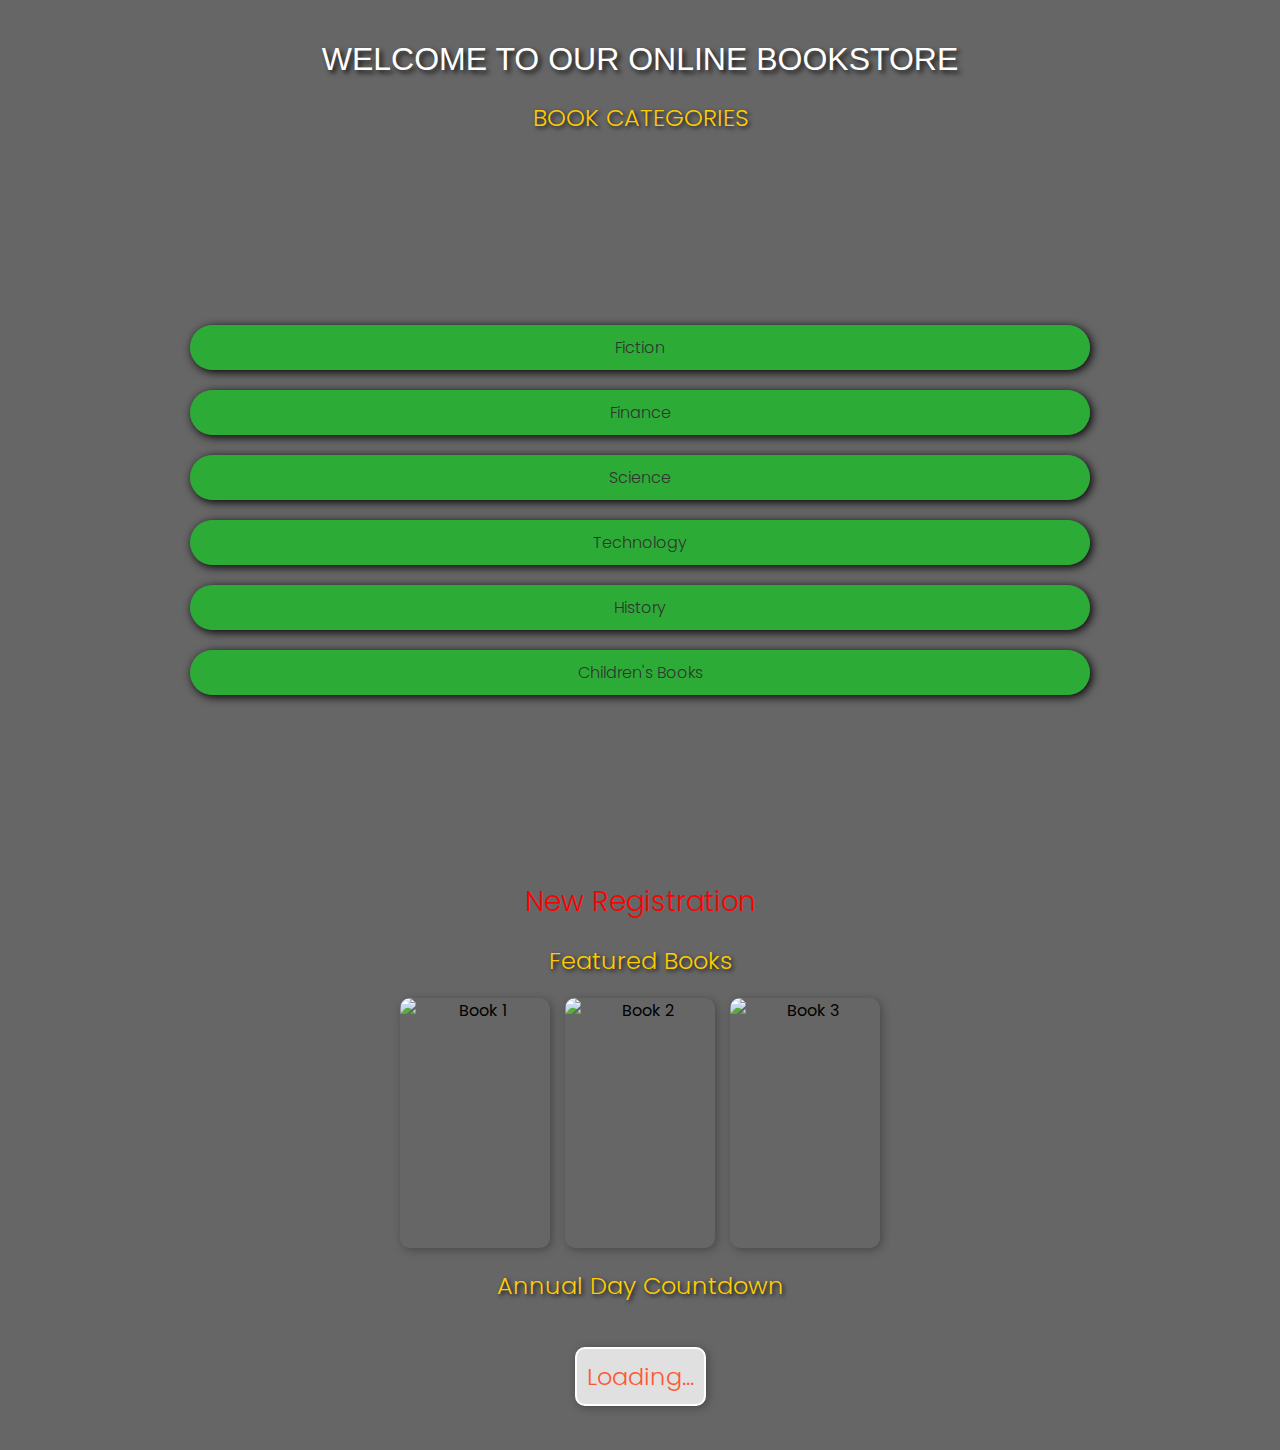
==== nrj.html @ 14c2f9cb "Add files via upload" ====
<!DOCTYPE html>
<html lang="en">
<head>
    <meta charset="UTF-8">
    <meta name="viewport" content="width=device-width, initial-scale=1.0">
    <title>Online Bookstore</title>
    <link href="https://fonts.googleapis.com/css2?family=Poppins:wght@300;400;600&display=swap" rel="stylesheet">
    <style>
        body {
            background-image: url('https://encrypted-tbn0.gstatic.com/images?q=tbn:ANd9GcS9zTHEDdi1OUHegvATMtzgKg6NL0As-OrV_Q&s'); 
            background-size: cover; 
            background-position: center; 
            background-repeat: no-repeat; 
            font-family: 'Poppins', fantasy;
            text-align: center;
            margin: 0;
            padding: 20px;
            position: relative;
        }
        
        /* Adding a semi-transparent overlay for better readability */
        body::before {
            content: "";
            position: absolute;
            top: 0;
            left: 0;
            width: 100%;
            height: 100%;
            background: rgba(0, 0, 0, 0.6);
            z-index: -1;
        }

        h1 {
            font-family: 'fantasy', Sans-Serif;
            color: white;
            font-weight: 400;
            text-shadow: 3px 3px 5px rgba(0, 0, 0, 0.8);
        }

        h2 {
            color: #ffcc00;
            font-weight: 300;
            text-shadow: 2px 2px 4px rgba(0, 0, 0, 0.8);
        }

        ul {
            list-style-type: none;
            padding: 150px;
        }

        li {
            background: rgba(30, 190, 43, 0.8);
            margin: 20px;
            padding: 10px;
            border-radius: 100px;
            font-weight: 300;
            color: #333;
            box-shadow: 2px 2px 10px rgba(0, 0, 0, 100);
            transition: all 0.3s;
        }
        li:hover{
            scale: 1.02;
            cursor: pointer;
            font-weight:600 ;
        }
          
        

        .blink {
            color: red;
            font-weight: 300;
            font-size: 28px;
            text-decoration: none;
            animation: blink 1s infinite;
        }

        @keyframes blink {
            50% { opacity: 0; }
        }

        #countdown {
            font-size: 24px;
            font-weight: 300;
            color: #ff5733;
            border: 2px solid #fff;
            padding: 10px;
            display: inline-block;
            border-radius: 10px;
            background: rgba(255, 255, 255, 0.8);
            box-shadow: 2px 2px 10px rgba(0, 0, 0, 0.3);
        }

        .book-gallery {
            display: flex;
            justify-content: center;
            gap: 15px;
            flex-wrap: wrap;
            margin-top: 20px;
        }

        .book-gallery img {
            width: 150px;
            height: 250px;
            border-radius: 10px;
            box-shadow: 2px 2px 10px rgba(0, 0, 0, 0.3);
            transition: transform 0.3s ease-in-out;
        }

        .book-gallery img:hover {
            transform: scale(1.1);
        }
    </style>
</head>
<body>
    <h1>WELCOME TO OUR ONLINE BOOKSTORE</h1>
    <h2>BOOK CATEGORIES</h2>
    <ul>
        <li>Fiction</li>
        <li>Finance</li>
        <li>Science</li>
        <li>Technology</li>
        <li>History</li>
        <li>Children's Books</li>
    </ul>
    <p><a href="register6.html" class="blink">New Registration</a></p>
    
    <h2>Featured Books</h2>
    <div class="book-gallery">
        <img src="https://champaca.in/cdn/shop/files/81thdg0KmZL._SL1500_large.jpg?v=1711436148" alt="Book 1">
        <img src="https://m.media-amazon.com/images/I/81q77Q39nEL._AC_UF1000,1000_QL80_.jpg" alt="Book 2">
        <img src="https://m.media-amazon.com/images/I/81Dky+tD+pL.jpg" alt="Book 3">
        
    </div>
    
    <h2>Annual Day Countdown</h2>
    <p id="countdown">Loading...</p>
    
    <script>
        function updateCountdown() {
            const now = new Date().getTime();
            const eventDate = now + (30 * 24 * 60 * 60 * 1000); // 30 days from now
            
            setInterval(() => {
                const currentTime = new Date().getTime();
                const timeLeft = eventDate - currentTime;
                
                if (timeLeft > 0) {
                    const days = Math.floor(timeLeft / (1000 * 60 * 60 * 24));
                    const hours = Math.floor((timeLeft % (1000 * 60 * 60 * 24)) / (1000 * 60 * 60));
                    const minutes = Math.floor((timeLeft % (1000 * 60 * 60)) / (1000 * 60));
                    const seconds = Math.floor((timeLeft % (1000 * 60)) / 1000);
                    
                    document.getElementById("countdown").innerHTML = `${days}d ${hours}h ${minutes}m ${seconds}s`;
                } else {
                    document.getElementById("countdown").innerHTML = "Event Started!";
                }
            }, 1000);
        }
        updateCountdown();
    </script>
</body>
</html>
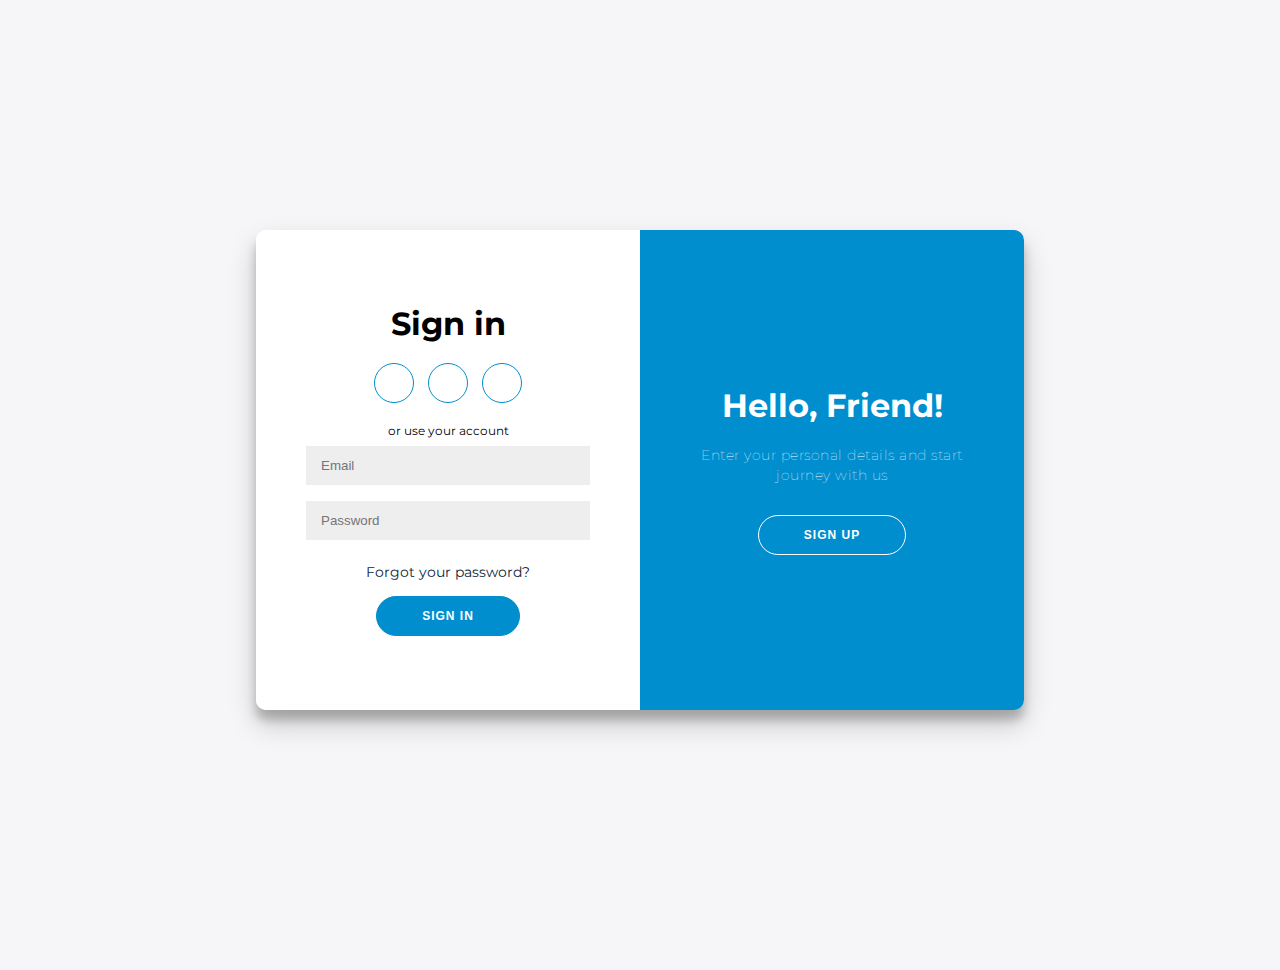
==== commit 2e8aeaf8: "Update nrj.html" ====
--- a/nrj.html
+++ b/nrj.html
@@ -1,162 +1,294 @@
 <!DOCTYPE html>
 <html lang="en">
+
 <head>
     <meta charset="UTF-8">
+    <meta http-equiv="X-UA-Compatible" content="IE=edge">
     <meta name="viewport" content="width=device-width, initial-scale=1.0">
-    <title>Online Bookstore</title>
-    <link href="https://fonts.googleapis.com/css2?family=Poppins:wght@300;400;600&display=swap" rel="stylesheet">
+    <title>Login Radius - Signin/Signup</title>
+    <link rel="stylesheet" href="https://use.fontawesome.com/releases/v5.8.1/css/all.css"
+        integrity="sha384-50oBUHEmvpQ+1lW4y57PTFmhCaXp0ML5d60M1M7uH2+nqUivzIebhndOJK28anvf" crossorigin="anonymous">
+    
     <style>
-        body {
-            background-image: url('https://encrypted-tbn0.gstatic.com/images?q=tbn:ANd9GcS9zTHEDdi1OUHegvATMtzgKg6NL0As-OrV_Q&s'); 
-            background-size: cover; 
-            background-position: center; 
-            background-repeat: no-repeat; 
-            font-family: 'Poppins', fantasy;
-            text-align: center;
-            margin: 0;
-            padding: 20px;
-            position: relative;
-        }
-        
-        /* Adding a semi-transparent overlay for better readability */
-        body::before {
-            content: "";
-            position: absolute;
-            top: 0;
-            left: 0;
-            width: 100%;
-            height: 100%;
-            background: rgba(0, 0, 0, 0.6);
-            z-index: -1;
-        }
-
-        h1 {
-            font-family: 'fantasy', Sans-Serif;
-            color: white;
-            font-weight: 400;
-            text-shadow: 3px 3px 5px rgba(0, 0, 0, 0.8);
-        }
-
-        h2 {
-            color: #ffcc00;
-            font-weight: 300;
-            text-shadow: 2px 2px 4px rgba(0, 0, 0, 0.8);
-        }
-
-        ul {
-            list-style-type: none;
-            padding: 150px;
-        }
-
-        li {
-            background: rgba(30, 190, 43, 0.8);
-            margin: 20px;
-            padding: 10px;
-            border-radius: 100px;
-            font-weight: 300;
-            color: #333;
-            box-shadow: 2px 2px 10px rgba(0, 0, 0, 100);
-            transition: all 0.3s;
-        }
-        li:hover{
-            scale: 1.02;
-            cursor: pointer;
-            font-weight:600 ;
-        }
-          
-        
-
-        .blink {
-            color: red;
-            font-weight: 300;
-            font-size: 28px;
-            text-decoration: none;
-            animation: blink 1s infinite;
-        }
-
-        @keyframes blink {
-            50% { opacity: 0; }
-        }
-
-        #countdown {
-            font-size: 24px;
-            font-weight: 300;
-            color: #ff5733;
-            border: 2px solid #fff;
-            padding: 10px;
-            display: inline-block;
-            border-radius: 10px;
-            background: rgba(255, 255, 255, 0.8);
-            box-shadow: 2px 2px 10px rgba(0, 0, 0, 0.3);
-        }
-
-        .book-gallery {
-            display: flex;
-            justify-content: center;
-            gap: 15px;
-            flex-wrap: wrap;
-            margin-top: 20px;
-        }
-
-        .book-gallery img {
-            width: 150px;
-            height: 250px;
-            border-radius: 10px;
-            box-shadow: 2px 2px 10px rgba(0, 0, 0, 0.3);
-            transition: transform 0.3s ease-in-out;
-        }
-
-        .book-gallery img:hover {
-            transform: scale(1.1);
-        }
+        @import url('https://fonts.googleapis.com/css?family=Montserrat:400,800');
+
+* {
+    box-sizing: border-box;
+}
+
+body { 
+    background: url('https://static.vecteezy.com/system/resources/previews/053/543/600/large_2x/modern-library-with-vibrant-shelves-holding-numerous-books-illuminated-by-soft-blue-and-orange-lights-photo.jpg') ;
+    background-size: cover;
+    font-family: 'Montserrat', sans-serif;
+    background: #f6f5f7;
+    display: flex;
+    flex-direction: column;
+    justify-content: center;
+    align-items: center;
+    height: 100vh;
+    margin: -20px 0 50px;
+		margin-top: 20px;
+}
+
+h1 {
+    font-weight: bold;
+    margin: 0;
+}
+
+p {
+    font-size: 14px;
+    font-weight: 100;
+    line-height: 20px;
+    letter-spacing: .5px;
+    margin: 20px 0 30px;
+}
+
+span {
+    font-size: 12px;
+}
+
+a {
+    color: #0e263d;
+    font-size: 14px;
+    text-decoration: none;
+    margin: 15px 0;
+}
+
+.container {
+    background: #fff;
+    border-radius: 10px;
+    box-shadow: 0 14px 28px rgba(0, 0, 0, .2), 0 10px 10px rgba(0, 0, 0, .2);
+    position: relative;
+    overflow: hidden;
+    width: 768px;
+    max-width: 100%;
+    min-height: 480px;
+}
+
+.form-container form {
+    background: #fff;
+    display: flex;
+    flex-direction: column;
+    padding:  0 50px;
+    height: 100%;
+    justify-content: center;
+    align-items: center;
+    text-align: center;
+}
+
+.social-container {
+    margin: 20px 0;
+}
+
+.social-container a {
+    border: 1px solid #008ecf;
+    border-radius: 50%;
+    display: inline-flex;
+    justify-content: center;
+    align-items: center;
+    margin: 0 5px;
+    height: 40px;
+    width: 40px;
+}
+
+.form-container input {
+    background: #eee;
+    border: none;
+    padding: 12px 15px;
+    margin: 8px 0;
+    width: 100%;
+}
+
+button {
+    border-radius: 20px;
+    border: 1px solid #008ecf;
+    background: #008ecf;
+    color: #fff;
+    font-size: 12px;
+    font-weight: bold;
+    padding: 12px 45px;
+    letter-spacing: 1px;
+    text-transform: uppercase;
+    transition: transform 80ms ease-in;
+}
+
+button:active {
+    transform: scale(.95);
+}
+
+button:focus {
+    outline: none;
+}
+
+button.ghost {
+    background: transparent;
+    border-color: #fff;
+}
+
+.form-container {
+    position: absolute;
+    top: 0;
+    height: 100%;
+    transition: all .6s ease-in-out;
+}
+
+.sign-in-container {
+    left: 0;
+    width: 50%;
+    z-index: 2;
+}
+
+.sign-up-container {
+    left: 0;
+    width: 50%;
+    z-index: 1;
+    opacity: 0;
+}
+
+.overlay-container {
+    position: absolute;
+    top: 0;
+    left: 50%;
+    width: 50%;
+    height: 100%;
+    overflow: hidden;
+    transition: transform .6s ease-in-out;
+    z-index: 100;
+}
+
+.overlay {
+    background: #ff416c;
+    background: linear-gradient(to right, #008ecf, #008ecf) no-repeat 0 0 / cover;
+    color: #fff;
+    position: relative;
+    left: -100%;
+    height: 100%;
+    width: 200%;
+    transform: translateY(0);
+    transition: transform .6s ease-in-out;
+}
+
+.overlay-panel {
+    position: absolute;
+    top: 0;
+    display: flex;
+    flex-direction: column;
+    justify-content: center;
+    align-items: center;
+    padding: 0 40px;
+    height: 100%;
+    width: 50%;
+    text-align: center;
+    transform: translateY(0);
+    transition: transform .6s ease-in-out;
+}
+
+.overlay-right {
+    right: 0;
+    transform: translateY(0);
+}
+
+.overlay-left {
+    transform: translateY(-20%);
+}
+
+/* Move signin to right */
+.container.right-panel-active .sign-in-container {
+    transform: translateY(100%);
+}
+
+/* Move overlay to left */
+.container.right-panel-active .overlay-container {
+    transform: translateX(-100%);
+}
+
+/* Bring signup over signin */
+.container.right-panel-active .sign-up-container {
+    transform: translateX(100%);
+    opacity: 1;
+    z-index: 5;
+}
+
+/* Move overlay back to right */
+.container.right-panel-active .overlay {
+    transform: translateX(50%);
+}
+
+/* Bring back the text to center */
+.container.right-panel-active .overlay-left {
+    transform: translateY(0);
+}
+
+/* Same effect for right */
+.container.right-panel-active .overlay-right {
+    transform: translateY(20%);
+}
+
+
+
     </style>
 </head>
+
 <body>
-    <h1>WELCOME TO OUR ONLINE BOOKSTORE</h1>
-    <h2>BOOK CATEGORIES</h2>
-    <ul>
-        <li>Fiction</li>
-        <li>Finance</li>
-        <li>Science</li>
-        <li>Technology</li>
-        <li>History</li>
-        <li>Children's Books</li>
-    </ul>
-    <p><a href="register6.html" class="blink">New Registration</a></p>
+    <div class="container" id="container">
+        <div class="form-container sign-up-container">
+            <form action="#">
+                <h1>Create Account</h1>
+                <div class="social-container">
+                    <a href="#" class="social"><i class="fab fa-facebook-f"></i></a>
+                    <a href="#" class="social"><i class="fab fa-google-plus-g"></i></a>
+                    <a href="#" class="social"><i class="fab fa-linkedin-in"></i></a>
+                </div>
+                <span>or use your email for registration</span>
+                <input type="text" placeholder="Name" />
+                <input type="email" placeholder="Email" />
+                <input type="password" placeholder="Password" />
+                <button>Sign Up</button>
+            </form>
+        </div>
+        <div class="form-container sign-in-container">
+            <form action="#">
+                <h1>Sign in</h1>
+                <div class="social-container">
+                    <a href="#" class="social"><i class="fab fa-facebook-f"></i></a>
+                    <a href="#" class="social"><i class="fab fa-google-plus-g"></i></a>
+                    <a href="#" class="social"><i class="fab fa-linkedin-in"></i></a>
+                </div>
+                <span>or use your account</span>
+                <input type="email" placeholder="Email" />
+                <input type="password" placeholder="Password" />
+                <a href="#">Forgot your password?</a>
+                <button>Sign In</button>
+            </form>
+        </div>
+        <div class="overlay-container">
+            <div class="overlay">
+                <div class="overlay-panel overlay-left">
+                    <h1>Welcome Back!</h1>
+                    <p>To keep connected with us please login with your personal info</p>
+                    <button class="ghost" id="signIn">Sign In</button>
+                </div>
+                <div class="overlay-panel overlay-right">
+                    <h1>Hello, Friend!</h1>
+                    <p>Enter your personal details and start journey with us</p>
+                    <button class="ghost" id="signUp">Sign Up</button>
+                </div>
+            </div>
+        </div>
+    </div>
+    <script >
+        const signUpButton = document.getElementById('signUp');
+const signInButton = document.getElementById('signIn');
+const container = document.getElementById('container');
+
+signUpButton.addEventListener('click', () =>
+container.classList.add('right-panel-active'));
+
+signInButton.addEventListener('click', () =>
+container.classList.remove('right-panel-active'));
+
+    </script>
     
-    <h2>Featured Books</h2>
-    <div class="book-gallery">
-        <img src="https://champaca.in/cdn/shop/files/81thdg0KmZL._SL1500_large.jpg?v=1711436148" alt="Book 1">
-        <img src="https://m.media-amazon.com/images/I/81q77Q39nEL._AC_UF1000,1000_QL80_.jpg" alt="Book 2">
-        <img src="https://m.media-amazon.com/images/I/81Dky+tD+pL.jpg" alt="Book 3">
-        
-    </div>
-    
-    <h2>Annual Day Countdown</h2>
-    <p id="countdown">Loading...</p>
-    
-    <script>
-        function updateCountdown() {
-            const now = new Date().getTime();
-            const eventDate = now + (30 * 24 * 60 * 60 * 1000); // 30 days from now
-            
-            setInterval(() => {
-                const currentTime = new Date().getTime();
-                const timeLeft = eventDate - currentTime;
-                
-                if (timeLeft > 0) {
-                    const days = Math.floor(timeLeft / (1000 * 60 * 60 * 24));
-                    const hours = Math.floor((timeLeft % (1000 * 60 * 60 * 24)) / (1000 * 60 * 60));
-                    const minutes = Math.floor((timeLeft % (1000 * 60 * 60)) / (1000 * 60));
-                    const seconds = Math.floor((timeLeft % (1000 * 60)) / 1000);
-                    
-                    document.getElementById("countdown").innerHTML = `${days}d ${hours}h ${minutes}m ${seconds}s`;
-                } else {
-                    document.getElementById("countdown").innerHTML = "Event Started!";
-                }
-            }, 1000);
-        }
-        updateCountdown();
-    </script>
 </body>
+
 </html>
